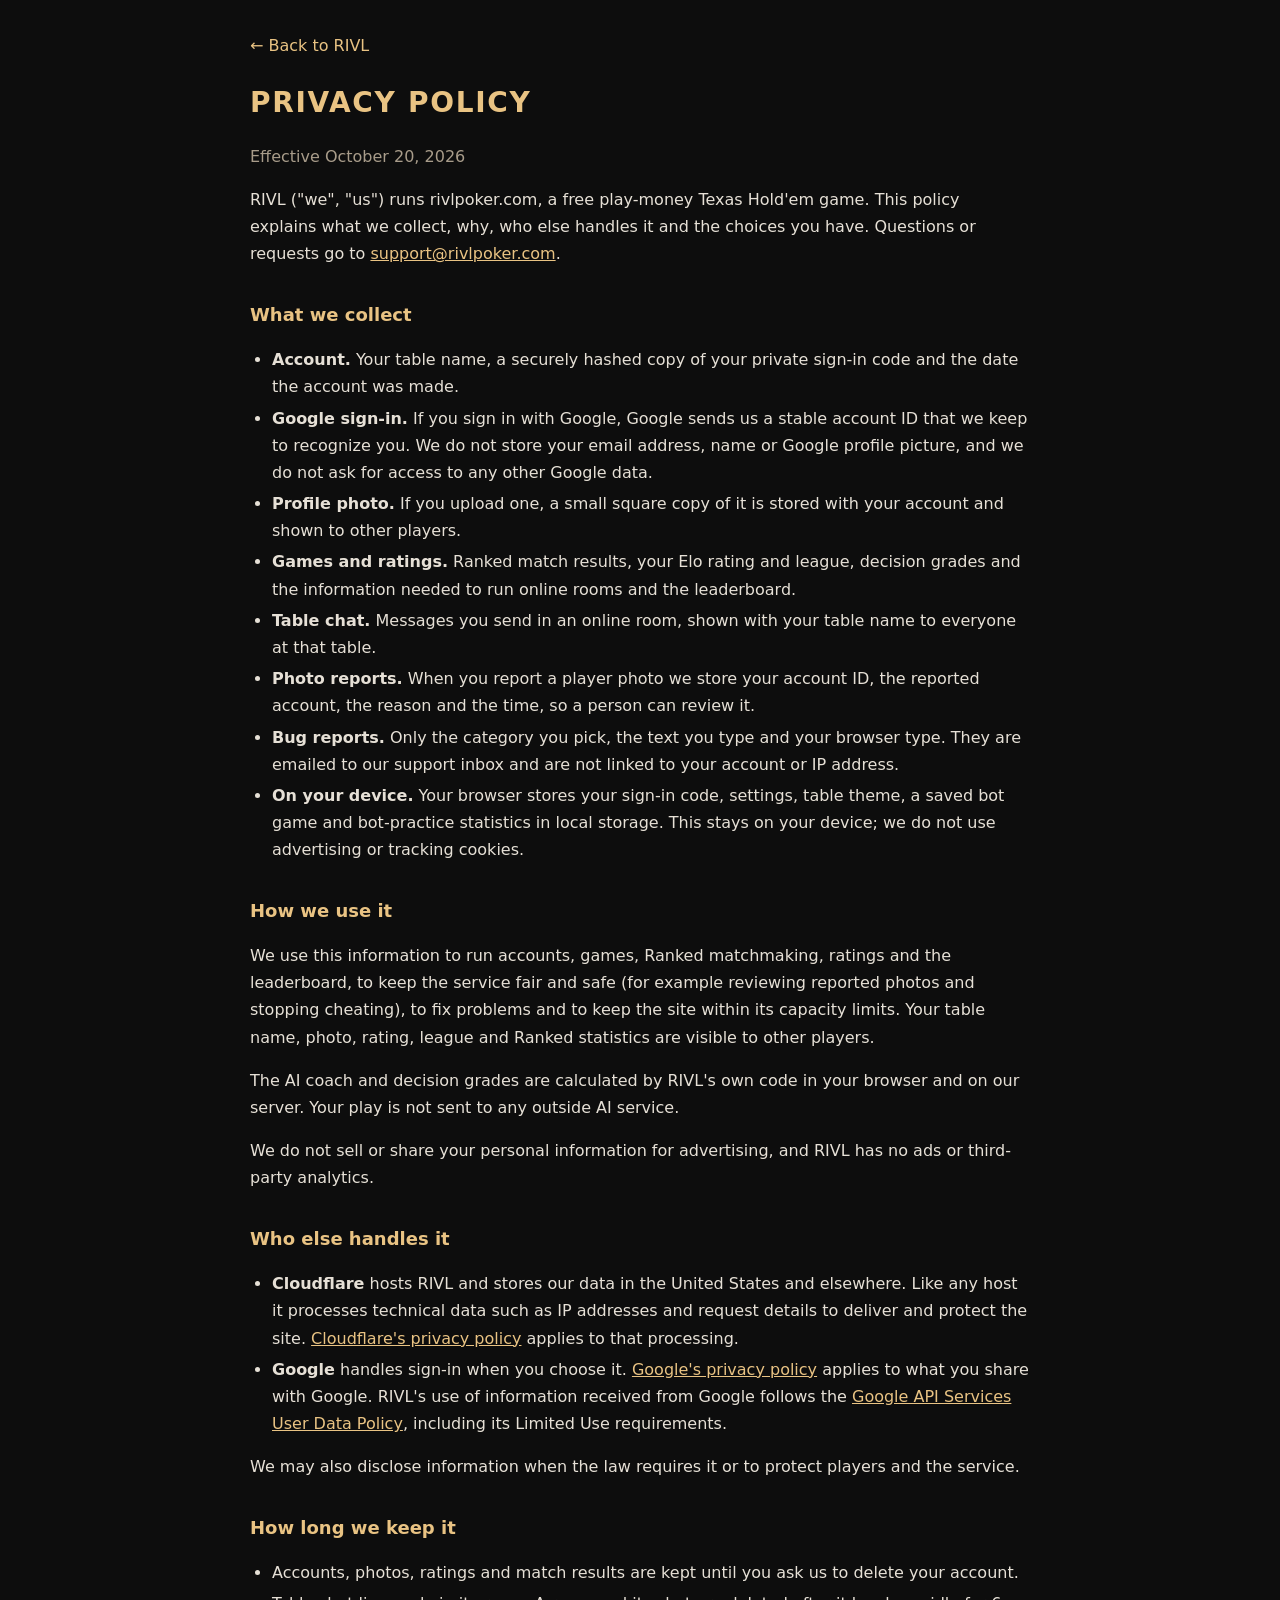
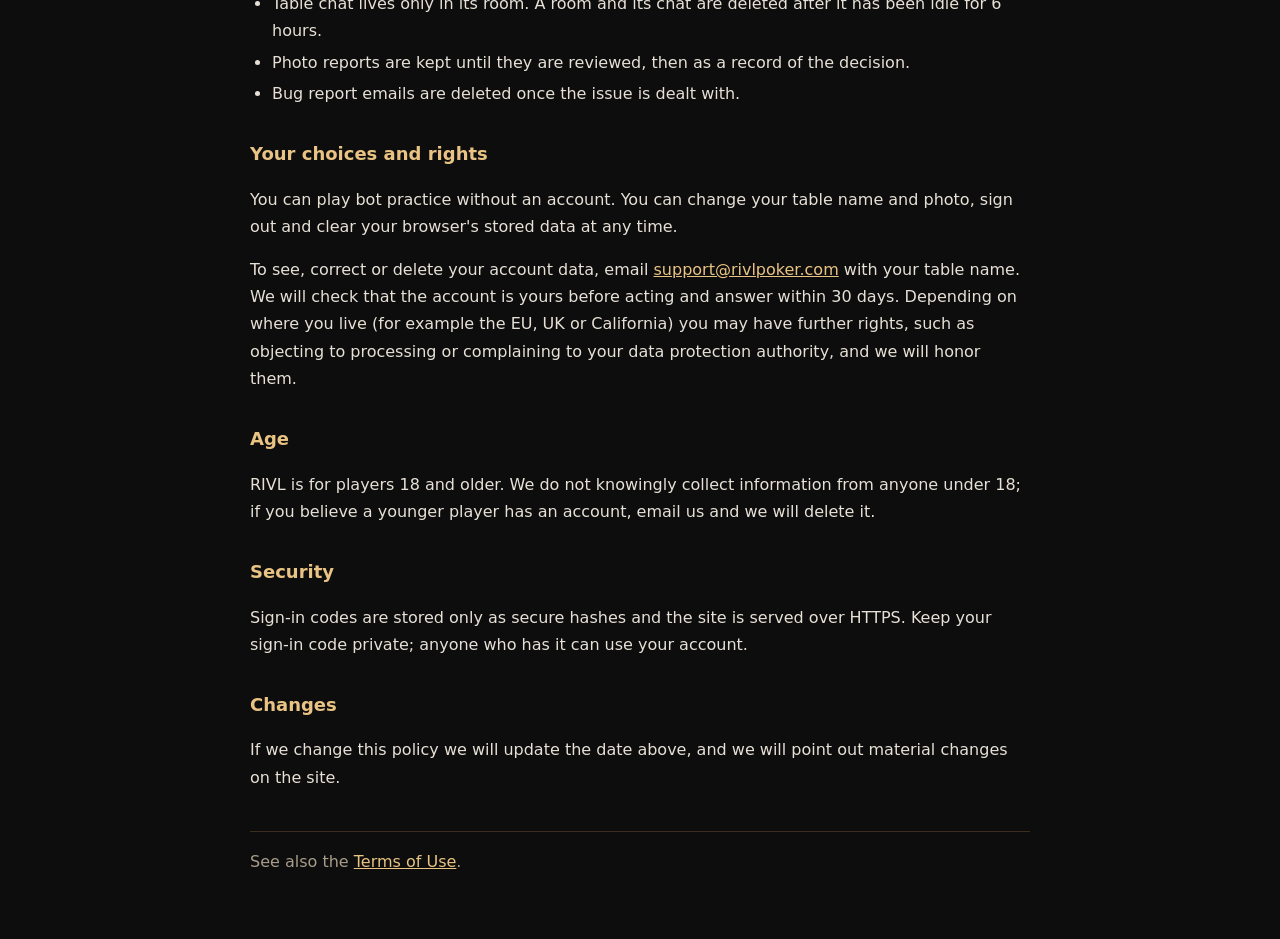
==== privacy.html @ 29256339 "Add Terms of Use, a public privacy page and launch notices in Support Support now carries a contact " ====
<!doctype html>
<html lang="en">

<head>
    <meta charset="utf-8">
    <meta name="viewport" content="width=device-width,initial-scale=1">
    <title>Privacy Policy | RIVL</title>
    <meta name="description" content="How RIVL handles player information.">
    <link rel="icon" href="favicon.svg" type="image/svg+xml">
    <link rel="stylesheet" href="legal.css">
</head>

<body>
    <main>
        <a class="back" href="/">← Back to RIVL</a>
        <h1>PRIVACY POLICY</h1>
        <p class="muted">Effective October 20, 2026</p>

        <p>RIVL ("we", "us") runs rivlpoker.com, a free play-money Texas Hold'em game. This policy explains what we collect, why, who else handles it and the choices you have. Questions or requests go to <a href="mailto:support@rivlpoker.com">support@rivlpoker.com</a>.</p>

        <h2>What we collect</h2>
        <ul>
            <li><strong>Account.</strong> Your table name, a securely hashed copy of your private sign-in code and the date the account was made.</li>
            <li><strong>Google sign-in.</strong> If you sign in with Google, Google sends us a stable account ID that we keep to recognize you. We do not store your email address, name or Google profile picture, and we do not ask for access to any other Google data.</li>
            <li><strong>Profile photo.</strong> If you upload one, a small square copy of it is stored with your account and shown to other players.</li>
            <li><strong>Games and ratings.</strong> Ranked match results, your Elo rating and league, decision grades and the information needed to run online rooms and the leaderboard.</li>
            <li><strong>Table chat.</strong> Messages you send in an online room, shown with your table name to everyone at that table.</li>
            <li><strong>Photo reports.</strong> When you report a player photo we store your account ID, the reported account, the reason and the time, so a person can review it.</li>
            <li><strong>Bug reports.</strong> Only the category you pick, the text you type and your browser type. They are emailed to our support inbox and are not linked to your account or IP address.</li>
            <li><strong>On your device.</strong> Your browser stores your sign-in code, settings, table theme, a saved bot game and bot-practice statistics in local storage. This stays on your device; we do not use advertising or tracking cookies.</li>
        </ul>

        <h2>How we use it</h2>
        <p>We use this information to run accounts, games, Ranked matchmaking, ratings and the leaderboard, to keep the service fair and safe (for example reviewing reported photos and stopping cheating), to fix problems and to keep the site within its capacity limits. Your table name, photo, rating, league and Ranked statistics are visible to other players.</p>
        <p>The AI coach and decision grades are calculated by RIVL's own code in your browser and on our server. Your play is not sent to any outside AI service.</p>
        <p>We do not sell or share your personal information for advertising, and RIVL has no ads or third-party analytics.</p>

        <h2>Who else handles it</h2>
        <ul>
            <li><strong>Cloudflare</strong> hosts RIVL and stores our data in the United States and elsewhere. Like any host it processes technical data such as IP addresses and request details to deliver and protect the site. <a href="https://www.cloudflare.com/privacypolicy/">Cloudflare's privacy policy</a> applies to that processing.</li>
            <li><strong>Google</strong> handles sign-in when you choose it. <a href="https://policies.google.com/privacy">Google's privacy policy</a> applies to what you share with Google. RIVL's use of information received from Google follows the <a href="https://developers.google.com/terms/api-services-user-data-policy">Google API Services User Data Policy</a>, including its Limited Use requirements.</li>
        </ul>
        <p>We may also disclose information when the law requires it or to protect players and the service.</p>

        <h2>How long we keep it</h2>
        <ul>
            <li>Accounts, photos, ratings and match results are kept until you ask us to delete your account.</li>
            <li>Table chat lives only in its room. A room and its chat are deleted after it has been idle for 6 hours.</li>
            <li>Photo reports are kept until they are reviewed, then as a record of the decision.</li>
            <li>Bug report emails are deleted once the issue is dealt with.</li>
        </ul>

        <h2>Your choices and rights</h2>
        <p>You can play bot practice without an account. You can change your table name and photo, sign out and clear your browser's stored data at any time.</p>
        <p>To see, correct or delete your account data, email <a href="mailto:support@rivlpoker.com">support@rivlpoker.com</a> with your table name. We will check that the account is yours before acting and answer within 30 days. Depending on where you live (for example the EU, UK or California) you may have further rights, such as objecting to processing or complaining to your data protection authority, and we will honor them.</p>

        <h2>Age</h2>
        <p>RIVL is for players 18 and older. We do not knowingly collect information from anyone under 18; if you believe a younger player has an account, email us and we will delete it.</p>

        <h2>Security</h2>
        <p>Sign-in codes are stored only as secure hashes and the site is served over HTTPS. Keep your sign-in code private; anyone who has it can use your account.</p>

        <h2>Changes</h2>
        <p>If we change this policy we will update the date above, and we will point out material changes on the site.</p>

        <footer class="muted">See also the <a href="terms.html">Terms of Use</a>.</footer>
    </main>
</body>

</html>
---- legal.css ----
/* Shared look for the standalone Privacy Policy and Terms of Use pages. */
:root{color-scheme:dark}
body{margin:0;background:#0d0d0d;color:#e6e0d6;font:16px/1.7 system-ui,-apple-system,"Segoe UI",Roboto,sans-serif}
main{max-width:780px;margin:0 auto;padding:32px 16px 64px}
a{color:#e9c383}
h1{color:#e9c383;letter-spacing:.06em;font-size:28px;margin:12px 0 4px}
h2{color:#e9c383;font-size:18px;margin:32px 0 8px}
.muted{color:#a89c8a}
.back{display:inline-block;margin-bottom:8px;text-decoration:none}
ul{padding-left:22px}
li{margin:4px 0}
footer{margin-top:40px;padding-top:16px;border-top:1px solid #3a2f20}
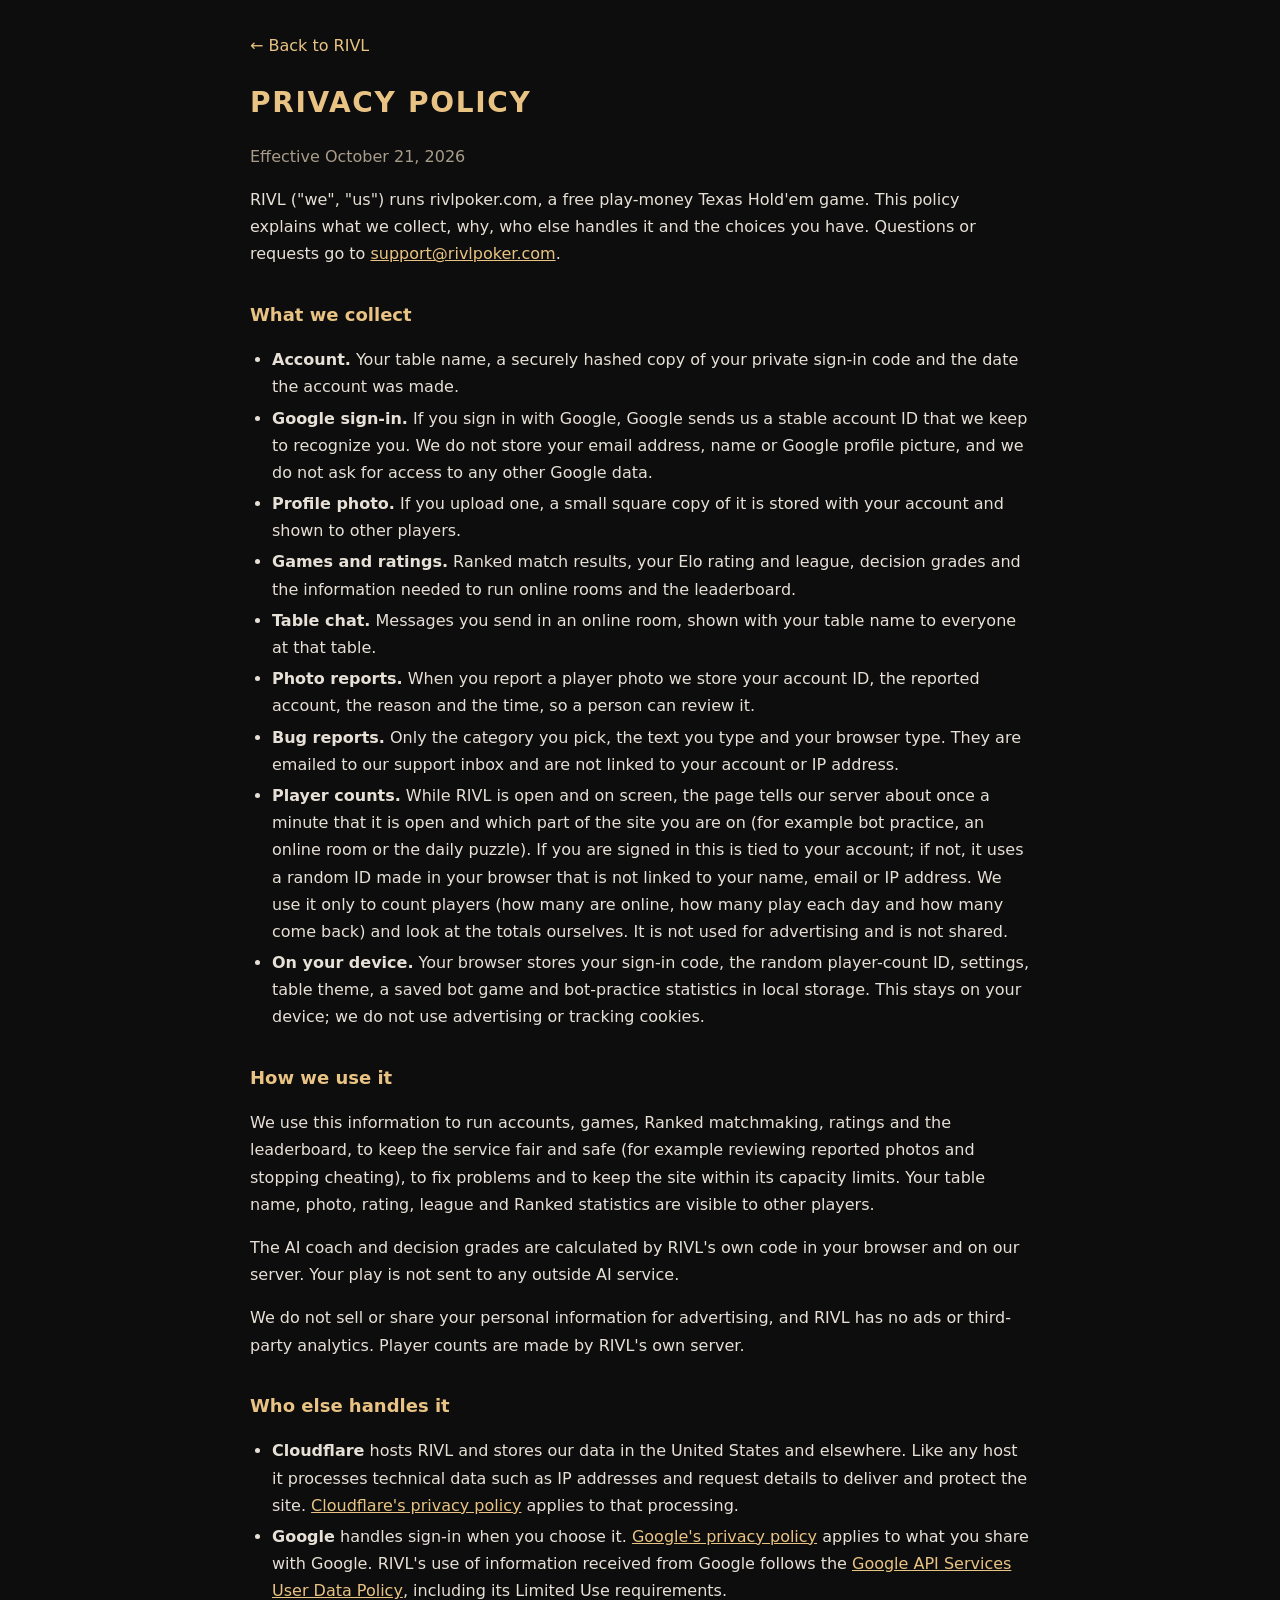
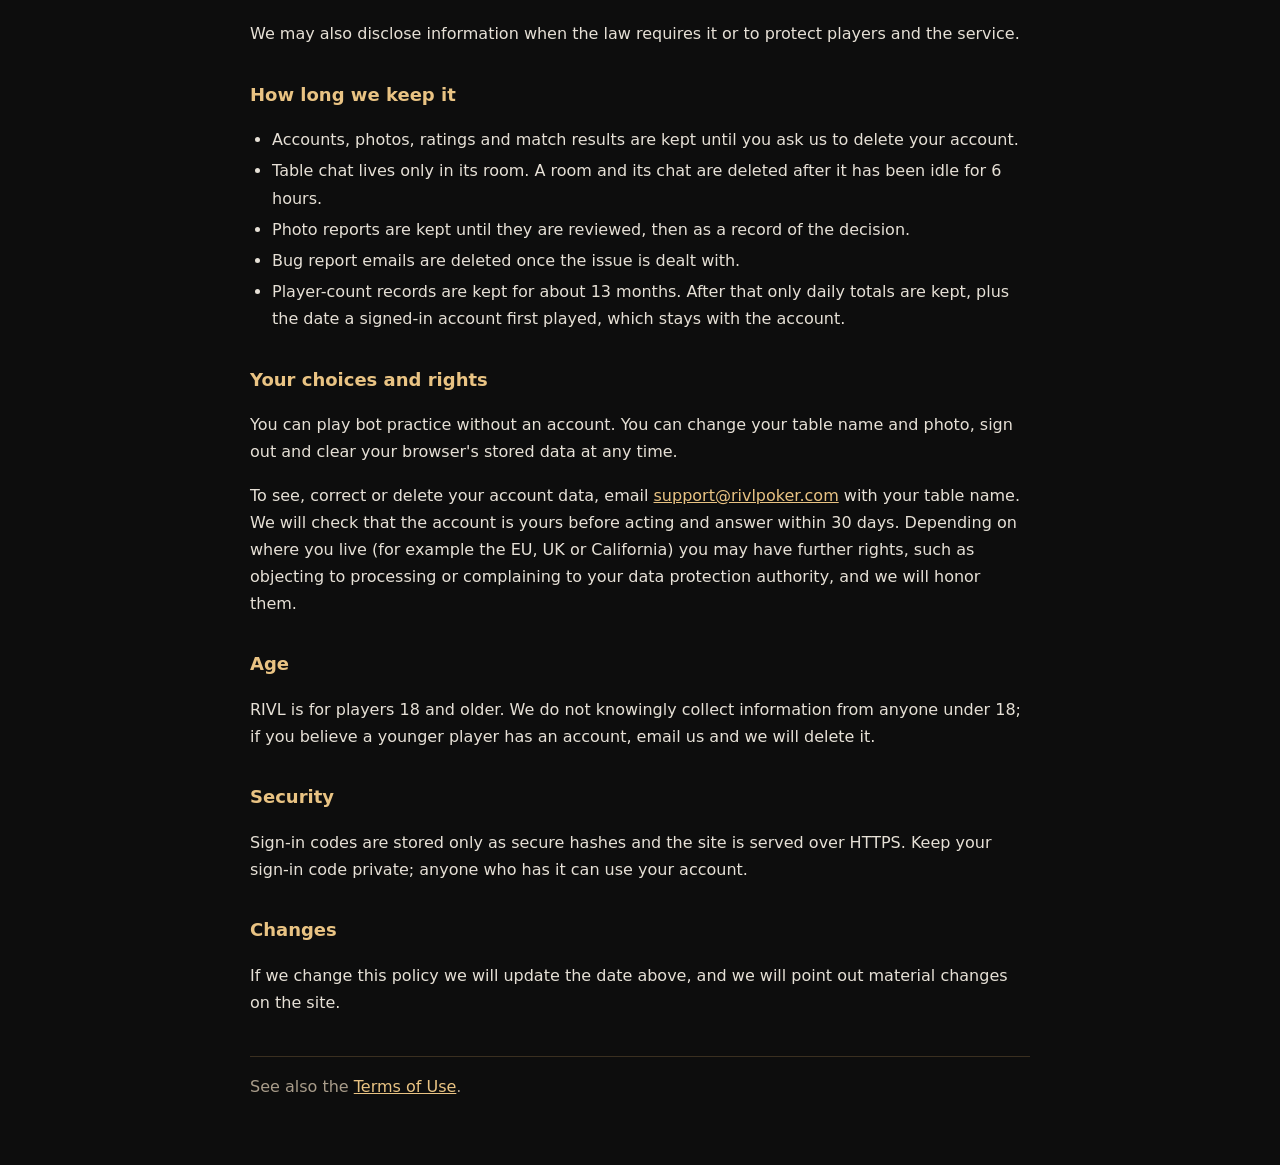
==== commit 481173d7: "Player numbers: live and daily counts from the server, on a private /stats page Every open page send" ====
--- a/privacy.html
+++ b/privacy.html
@@ -14,7 +14,7 @@
     <main>
         <a class="back" href="/">← Back to RIVL</a>
         <h1>PRIVACY POLICY</h1>
-        <p class="muted">Effective October 20, 2026</p>
+        <p class="muted">Effective October 21, 2026</p>
 
         <p>RIVL ("we", "us") runs rivlpoker.com, a free play-money Texas Hold'em game. This policy explains what we collect, why, who else handles it and the choices you have. Questions or requests go to <a href="mailto:support@rivlpoker.com">support@rivlpoker.com</a>.</p>
 
@@ -27,13 +27,14 @@
             <li><strong>Table chat.</strong> Messages you send in an online room, shown with your table name to everyone at that table.</li>
             <li><strong>Photo reports.</strong> When you report a player photo we store your account ID, the reported account, the reason and the time, so a person can review it.</li>
             <li><strong>Bug reports.</strong> Only the category you pick, the text you type and your browser type. They are emailed to our support inbox and are not linked to your account or IP address.</li>
-            <li><strong>On your device.</strong> Your browser stores your sign-in code, settings, table theme, a saved bot game and bot-practice statistics in local storage. This stays on your device; we do not use advertising or tracking cookies.</li>
+            <li><strong>Player counts.</strong> While RIVL is open and on screen, the page tells our server about once a minute that it is open and which part of the site you are on (for example bot practice, an online room or the daily puzzle). If you are signed in this is tied to your account; if not, it uses a random ID made in your browser that is not linked to your name, email or IP address. We use it only to count players (how many are online, how many play each day and how many come back) and look at the totals ourselves. It is not used for advertising and is not shared.</li>
+            <li><strong>On your device.</strong> Your browser stores your sign-in code, the random player-count ID, settings, table theme, a saved bot game and bot-practice statistics in local storage. This stays on your device; we do not use advertising or tracking cookies.</li>
         </ul>
 
         <h2>How we use it</h2>
         <p>We use this information to run accounts, games, Ranked matchmaking, ratings and the leaderboard, to keep the service fair and safe (for example reviewing reported photos and stopping cheating), to fix problems and to keep the site within its capacity limits. Your table name, photo, rating, league and Ranked statistics are visible to other players.</p>
         <p>The AI coach and decision grades are calculated by RIVL's own code in your browser and on our server. Your play is not sent to any outside AI service.</p>
-        <p>We do not sell or share your personal information for advertising, and RIVL has no ads or third-party analytics.</p>
+        <p>We do not sell or share your personal information for advertising, and RIVL has no ads or third-party analytics. Player counts are made by RIVL's own server.</p>
 
         <h2>Who else handles it</h2>
         <ul>
@@ -48,6 +49,7 @@
             <li>Table chat lives only in its room. A room and its chat are deleted after it has been idle for 6 hours.</li>
             <li>Photo reports are kept until they are reviewed, then as a record of the decision.</li>
             <li>Bug report emails are deleted once the issue is dealt with.</li>
+            <li>Player-count records are kept for about 13 months. After that only daily totals are kept, plus the date a signed-in account first played, which stays with the account.</li>
         </ul>
 
         <h2>Your choices and rights</h2>
